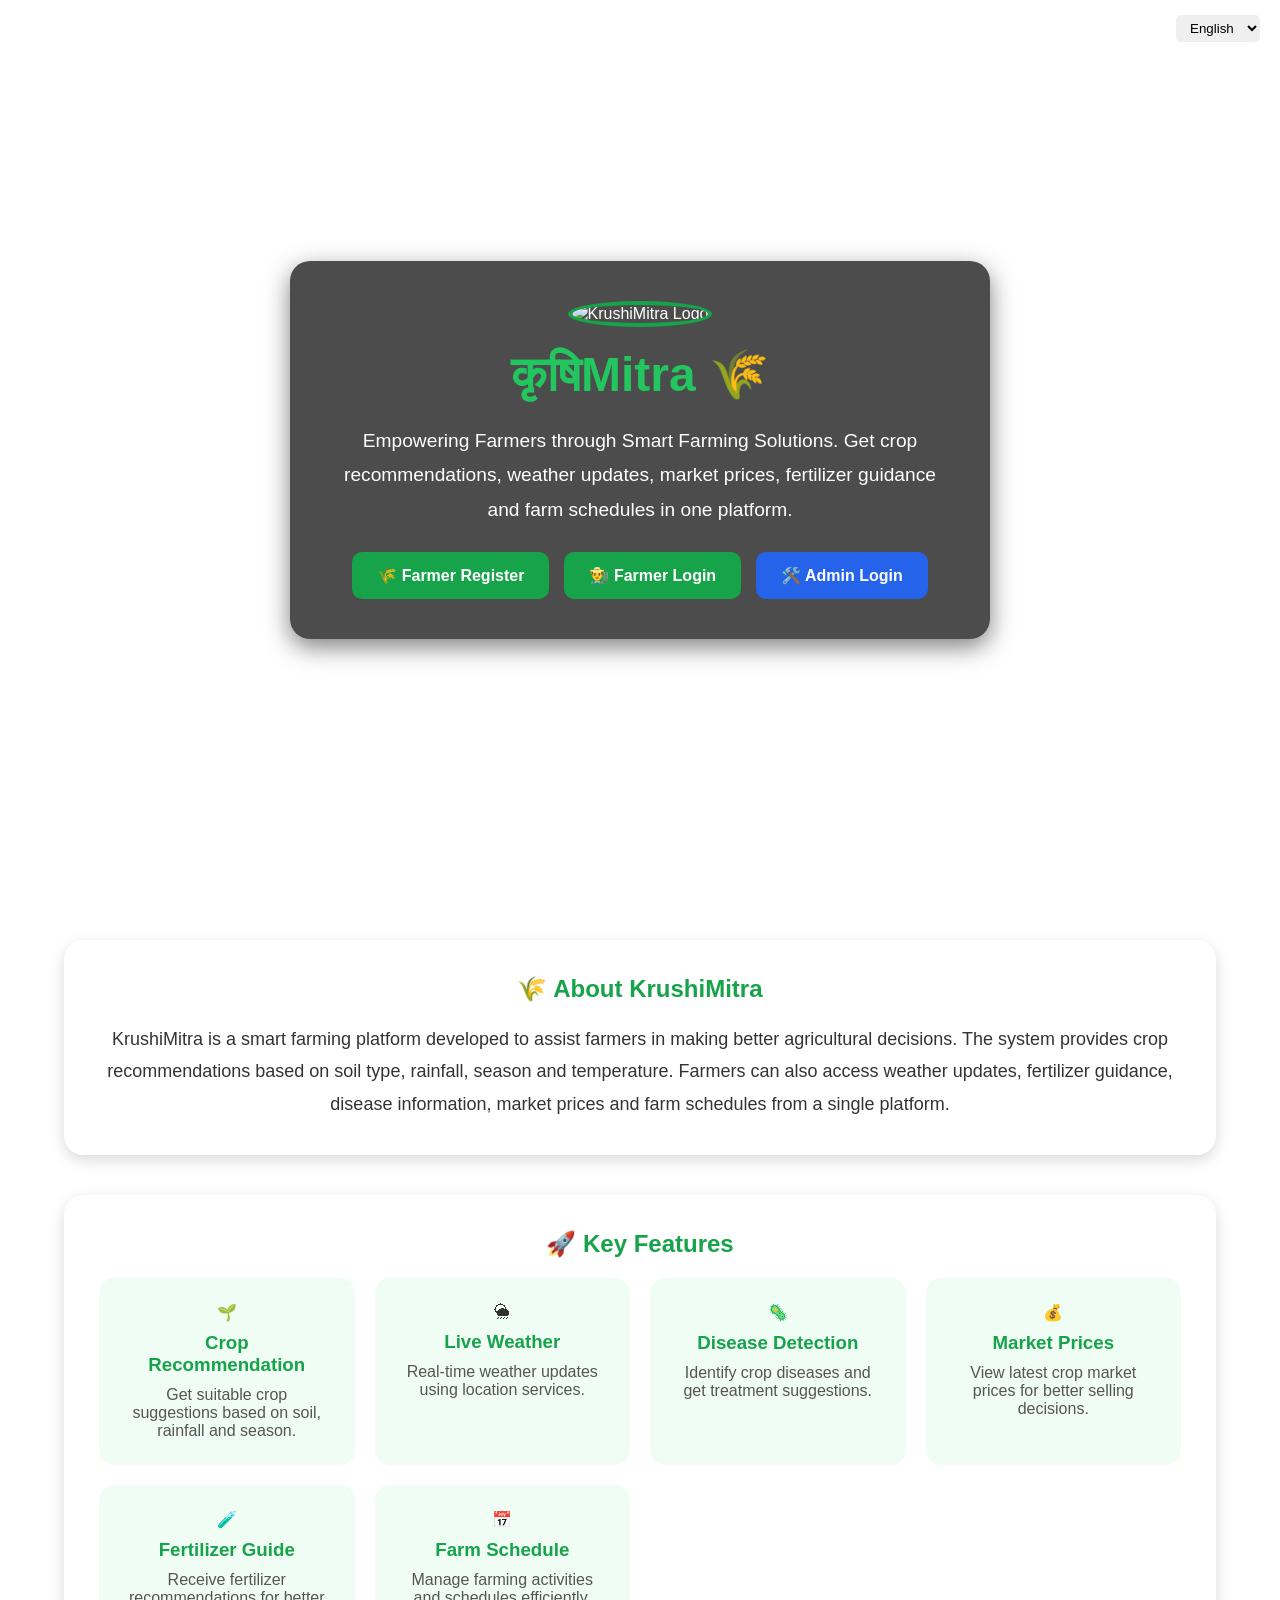
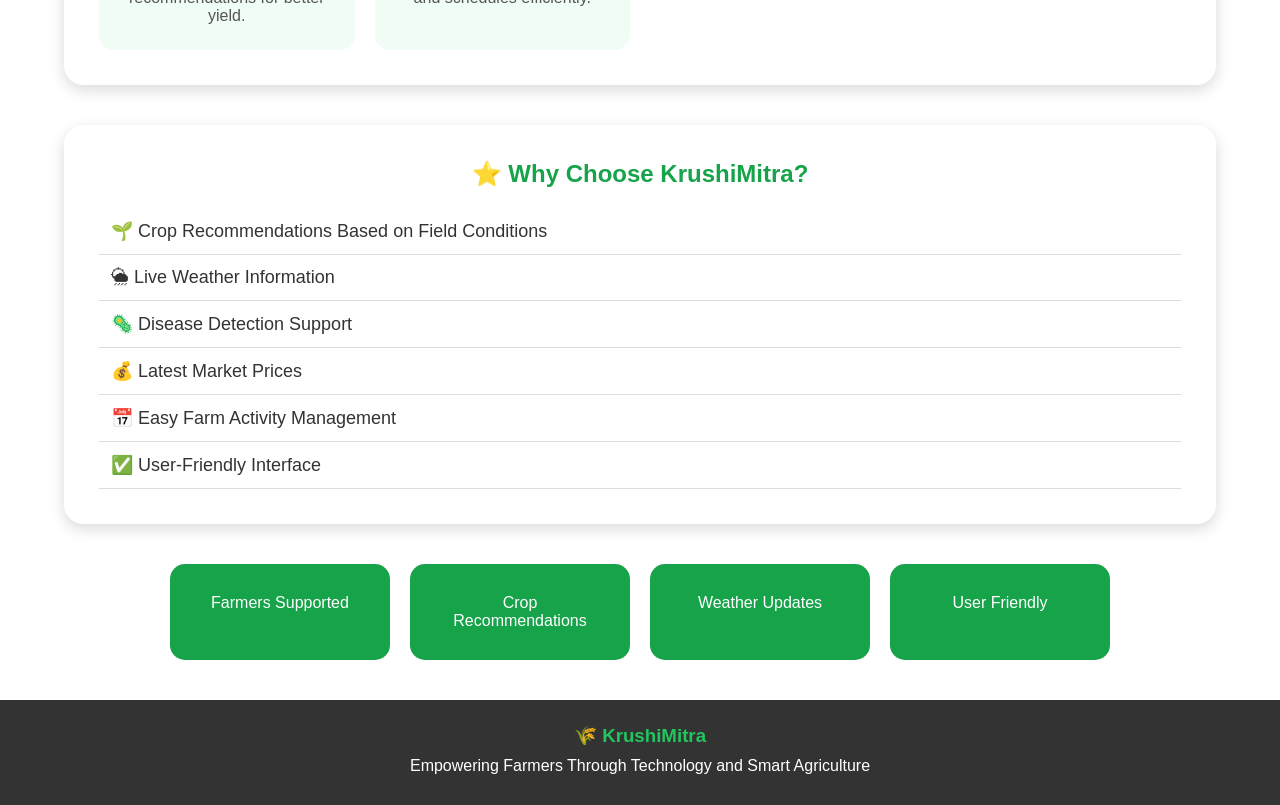
==== index.html @ f80585c6 "Add files via upload" ====
<!DOCTYPE html>
<html lang="en">
<head>
<meta charset="UTF-8">
<meta name="viewport" content="width=device-width, initial-scale=1.0">
<title>कृषिMitra 🌾</title>
<style>

    *{
        margin:0;
        padding:0;
        box-sizing:border-box;
}

body{
    font-family:Arial,sans-serif;
    color:white;
    background-size:cover;
    background-position:center;
    background-attachment:fixed;
    transition:background 1s ease-in-out;
     background-image:url('images/b1.jpg');
    background-size:cover;
    background-position:center;
    background-repeat:no-repeat;
    background-attachment:fixed;

    transition:background-image 1s ease-in-out;
}

/* Language */
.lang-select{
    position:fixed;
    top:15px;
    right:20px;
    z-index:1000;
    color:white;
    font-weight:bold;
}

.lang-select select{
    padding:5px 10px;
    border-radius:5px;
    border:none;
}

/* Hero Section */
.hero-section{
    min-height:100vh;
    display:flex;
    justify-content:center;
    align-items:center;
    padding:30px;
}

.description-box{
    background:rgba(0,0,0,0.70);
    padding:40px;
    border-radius:20px;
    text-align:center;
    width:100%;
    max-width:700px;
    box-shadow:0 8px 25px rgba(0,0,0,0.5);
}

.logo-circle{
    width:180px;
    height:180px;
    border-radius:50%;
    object-fit:cover;
    border:4px solid #16a34a;
    margin-bottom:20px;
}

.description-box h1{
    color:#22c55e;
    font-size:3rem;
    margin-bottom:20px;
}

.description-box p{
    font-size:1.2rem;
    line-height:1.8;
    margin-bottom:25px;
}

/* Buttons */
.login-options{
    display:flex;
    justify-content:center;
    gap:15px;
    flex-wrap:wrap;
}

.login-btn{
    background:#16a34a;
    color:white;
    text-decoration:none;
    padding:14px 25px;
    border-radius:10px;
    font-weight:bold;
    transition:.3s;
}

.login-btn:hover{
    background:#15803d;
    transform:translateY(-3px);
}

.admin-btn{
    background:#2563eb;
}

.admin-btn:hover{
    background:#1d4ed8;
}

/* Common Sections */
.about-section,
.features-section,
.why-section,
.stats-section{
    width:90%;
    max-width:1200px;
    margin:40px auto;
    background:rgba(255,255,255,0.95);
    color:#333;
    padding:35px;
    border-radius:20px;
    box-shadow:0 5px 15px rgba(0,0,0,0.15);
}

.about-section h2,
.features-section h2,
.why-section h2,
.stats-section h2{
    color:#16a34a;
    text-align:center;
    margin-bottom:20px;
}

.about-section p{
    font-size:18px;
    line-height:1.8;
    text-align:center;
}

/* Features */
.feature-grid{
    display:grid;
    grid-template-columns:repeat(auto-fit,minmax(250px,1fr));
    gap:20px;
}

.feature-card{
    background:#f0fdf4;
    padding:25px;
    border-radius:15px;
    text-align:center;
    transition:.3s;
}

.feature-card:hover{
    transform:translateY(-5px);
    box-shadow:0 5px 15px rgba(0,0,0,0.15);
}

.feature-card h3{
    color:#16a34a;
    margin:10px 0;
}

.feature-card p{
    color:#555;
}

/* Why Section */
.why-section ul{
    list-style:none;
}

.why-section li{
    padding:12px;
    font-size:18px;
    border-bottom:1px solid #ddd;
}

/* Statistics */
.stats-section{
    background:none;
    box-shadow:none;
    padding:0;
}

.stats-section h2{
    display:none;
}

.stats-section{
    display:flex;
    justify-content:center;
    gap:20px;
    flex-wrap:wrap;
}

.stat-box{
    background:#16a34a;
    color:white;
    width:220px;
    text-align:center;
    padding:30px;
    border-radius:15px;
    transition:.3s;
}

.stat-box:hover{
    transform:translateY(-5px);
}

.stat-box h2{
    color:white;
    margin-bottom:10px;
}

/* Footer */
footer{
    background:rgba(0,0,0,0.8);
    text-align:center;
    padding:25px;
    margin-top:40px;
}

footer h3{
    color:#22c55e;
    margin-bottom:10px;
}

footer p{
    margin:5px 0;
}

/* Mobile */
@media(max-width:768px){

    .description-box{
        padding:25px;
    }

    .description-box h1{
        font-size:2.2rem;
    }
    
    .logo-circle{
        width:130px;
        height:130px;
    }
    
    .login-options{
        flex-direction:column;
    }
    
    .login-btn{
        width:100%;
    }
    
    .stat-box{
        width:100%;
    }
}
</style>
</head>
 

 <body>

<div class="lang-select">
    <label>Language:</label>
    <select id="langSelect">
        <option value="en">English</option>
        <option value="hi">हिंदी</option>
        <option value="mr">मराठी</option>
    </select>
</div>

<!-- Hero Section -->
<div class="hero-section">

    <div class="description-box">

        <img src="images/logo.jpg"
             alt="KrushiMitra Logo"
             class="logo-circle">

        <h1 id="title">कृषिMitra 🌾</h1>

        <p id="description">
            Empowering Farmers through Smart Farming Solutions.
            Get crop recommendations, weather updates, market prices,
            fertilizer guidance and farm schedules in one platform.
        </p>

        <div class="login-options">

            <a href="farmer_register.html" class="login-btn">
                🌾 Farmer Register
            </a>

            <a href="login.html"
               class="login-btn"
               id="farmerBtn">
                👨‍🌾 Farmer Login
            </a>

            <a href="admin/login.html"
               class="login-btn admin-btn"
               id="adminBtn">
                🛠️ Admin Login
            </a>

        </div>

    </div>

</div>

<!-- About Section -->

<section class="about-section">

<h2>🌾 About KrushiMitra</h2>

<p>
KrushiMitra is a smart farming platform developed to assist farmers
in making better agricultural decisions. The system provides crop
recommendations based on soil type, rainfall, season and temperature.
Farmers can also access weather updates, fertilizer guidance,
disease information, market prices and farm schedules from a
single platform.
</p>

</section>

<!-- Features Section -->

<section class="features-section">

<h2>🚀 Key Features</h2>

<div class="feature-grid">

<div class="feature-card">
🌱
<h3>Crop Recommendation</h3>
<p>Get suitable crop suggestions based on soil, rainfall and season.</p>
</div>

<div class="feature-card">
🌦
<h3>Live Weather</h3>
<p>Real-time weather updates using location services.</p>
</div>

<div class="feature-card">
🦠
<h3>Disease Detection</h3>
<p>Identify crop diseases and get treatment suggestions.</p>
</div>

<div class="feature-card">
💰
<h3>Market Prices</h3>
<p>View latest crop market prices for better selling decisions.</p>
</div>

<div class="feature-card">
🧪
<h3>Fertilizer Guide</h3>
<p>Receive fertilizer recommendations for better yield.</p>
</div>

<div class="feature-card">
📅
<h3>Farm Schedule</h3>
<p>Manage farming activities and schedules efficiently.</p>
</div>

</div>

</section>

<!-- Why Section -->

<section class="why-section">

<h2>⭐ Why Choose KrushiMitra?</h2>

<ul>
<li>🌱 Crop Recommendations Based on Field Conditions</li>
<li>🌦 Live Weather Information</li>
<li>🦠 Disease Detection Support</li>
<li>💰 Latest Market Prices</li>
<li>📅 Easy Farm Activity Management</li>
<li>✅ User-Friendly Interface</li>
</ul>

</section>

<!-- Statistics -->

<section class="stats-section">

<div class="stat-box">
<h2>1000+</h2>
<p>Farmers Supported</p>
</div>

<div class="stat-box">
<h2>8+</h2>
<p>Crop Recommendations</p>
</div>

<div class="stat-box">
<h2>24/7</h2>
<p>Weather Updates</p>
</div>

<div class="stat-box">
<h2>100%</h2>
<p>User Friendly</p>
</div>

</section>

<!-- Footer -->

<footer>

<h3>🌾 KrushiMitra</h3>

<p>
Empowering Farmers Through Technology and Smart Agriculture
</p>

 
</footer>
<script>
const backgrounds = [
    "images/b1.jpg",
    "images/b2.jpg",
    "images/b3.jpg",
    "images/b4.jpg",
    "images/b5.jpg"
];

let bgIndex = 0;

function changeBackground(){

    document.body.style.backgroundImage =
        `url('${backgrounds[bgIndex]}')`;

    bgIndex = (bgIndex + 1) % backgrounds.length;
}

changeBackground();
setInterval(changeBackground, 5000);
</script>
</body>
</html>
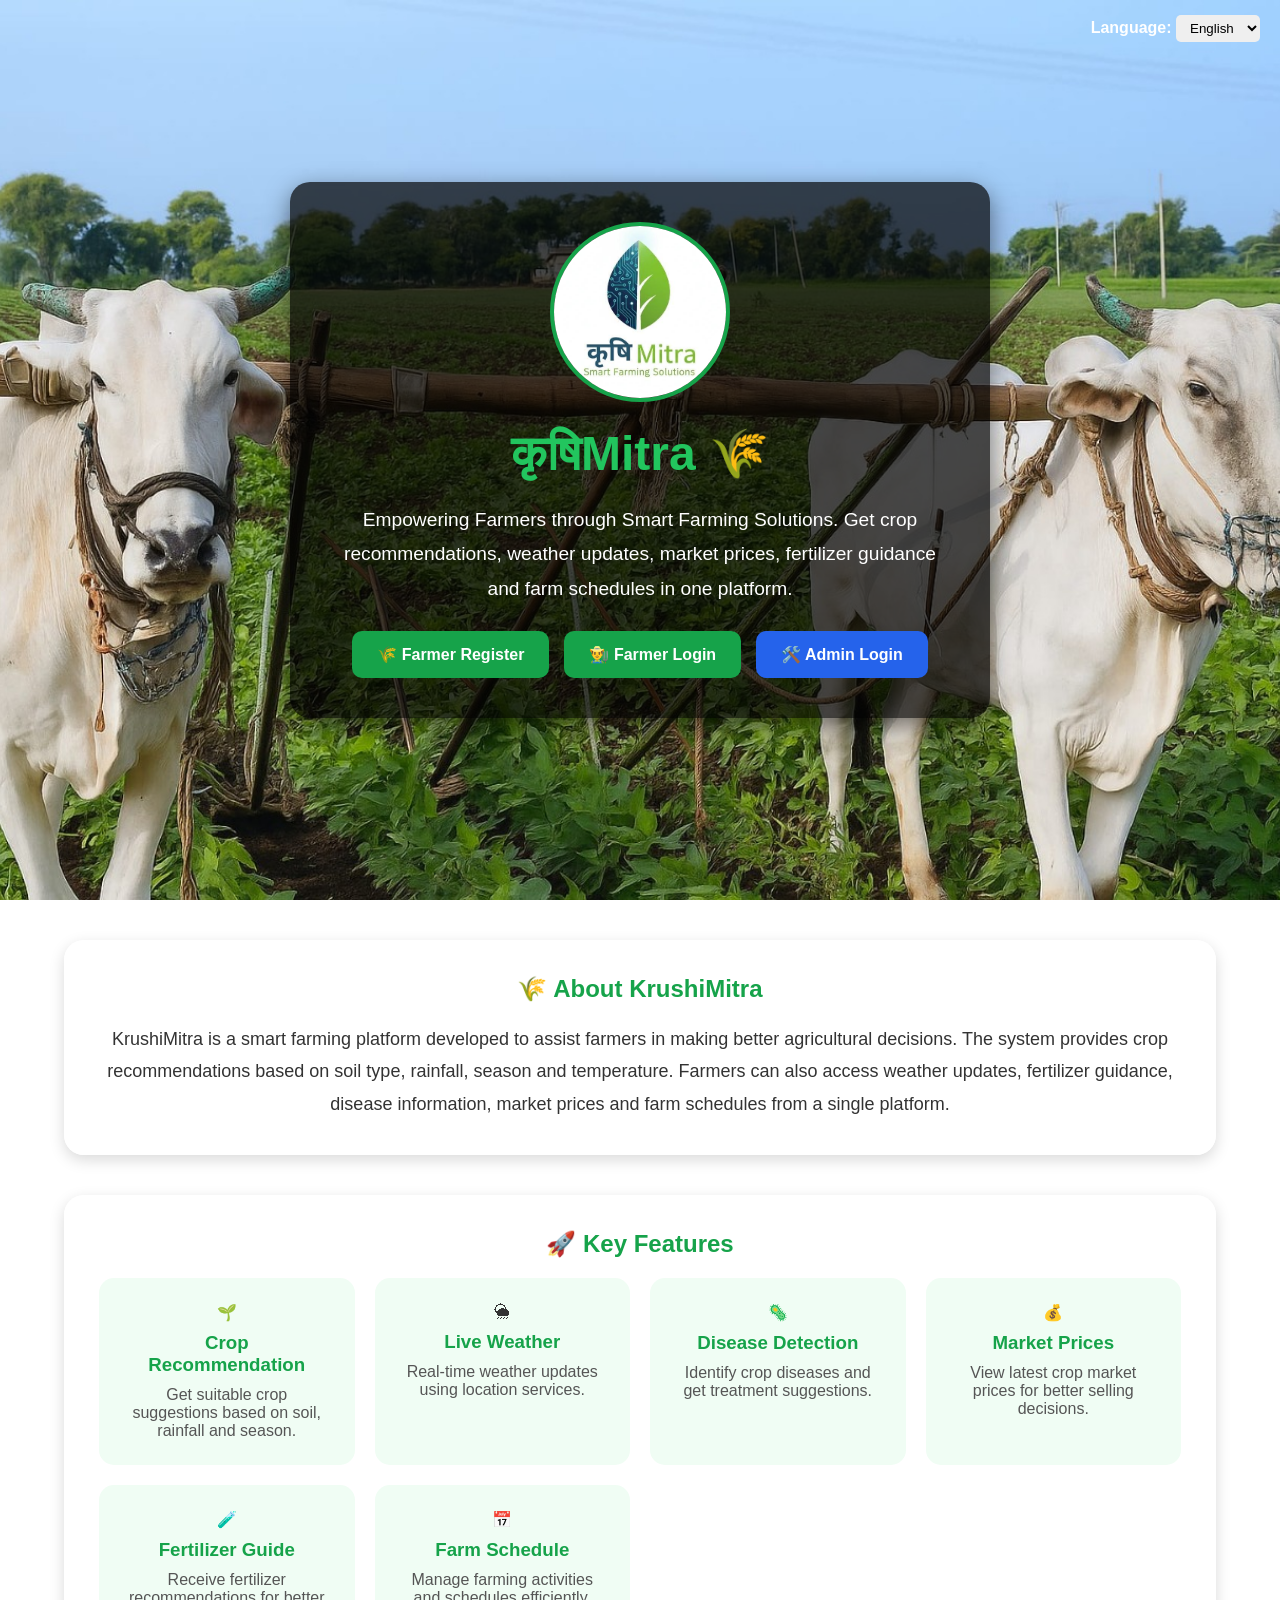
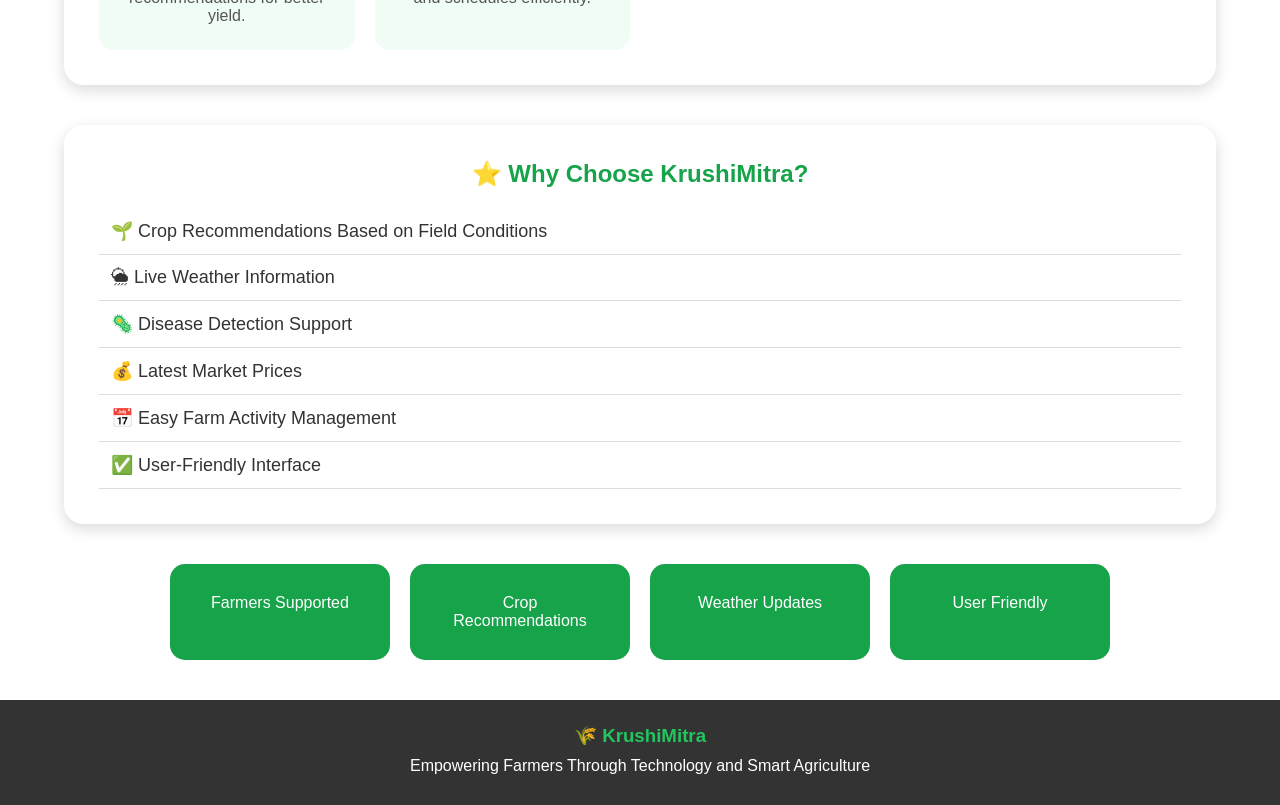
==== commit 032dddcd: "Upload complete KrushiMitra Smart Farming Management System Added full KrushiMitra project with farm" ====
--- a/index.html
+++ b/index.html
@@ -1,469 +1,469 @@
-<!DOCTYPE html>
-<html lang="en">
-<head>
-<meta charset="UTF-8">
-<meta name="viewport" content="width=device-width, initial-scale=1.0">
-<title>कृषिMitra 🌾</title>
-<style>
-
-    *{
-        margin:0;
-        padding:0;
-        box-sizing:border-box;
-}
-
-body{
-    font-family:Arial,sans-serif;
-    color:white;
-    background-size:cover;
-    background-position:center;
-    background-attachment:fixed;
-    transition:background 1s ease-in-out;
-     background-image:url('images/b1.jpg');
-    background-size:cover;
-    background-position:center;
-    background-repeat:no-repeat;
-    background-attachment:fixed;
-
-    transition:background-image 1s ease-in-out;
-}
-
-/* Language */
-.lang-select{
-    position:fixed;
-    top:15px;
-    right:20px;
-    z-index:1000;
-    color:white;
-    font-weight:bold;
-}
-
-.lang-select select{
-    padding:5px 10px;
-    border-radius:5px;
-    border:none;
-}
-
-/* Hero Section */
-.hero-section{
-    min-height:100vh;
-    display:flex;
-    justify-content:center;
-    align-items:center;
-    padding:30px;
-}
-
-.description-box{
-    background:rgba(0,0,0,0.70);
-    padding:40px;
-    border-radius:20px;
-    text-align:center;
-    width:100%;
-    max-width:700px;
-    box-shadow:0 8px 25px rgba(0,0,0,0.5);
-}
-
-.logo-circle{
-    width:180px;
-    height:180px;
-    border-radius:50%;
-    object-fit:cover;
-    border:4px solid #16a34a;
-    margin-bottom:20px;
-}
-
-.description-box h1{
-    color:#22c55e;
-    font-size:3rem;
-    margin-bottom:20px;
-}
-
-.description-box p{
-    font-size:1.2rem;
-    line-height:1.8;
-    margin-bottom:25px;
-}
-
-/* Buttons */
-.login-options{
-    display:flex;
-    justify-content:center;
-    gap:15px;
-    flex-wrap:wrap;
-}
-
-.login-btn{
-    background:#16a34a;
-    color:white;
-    text-decoration:none;
-    padding:14px 25px;
-    border-radius:10px;
-    font-weight:bold;
-    transition:.3s;
-}
-
-.login-btn:hover{
-    background:#15803d;
-    transform:translateY(-3px);
-}
-
-.admin-btn{
-    background:#2563eb;
-}
-
-.admin-btn:hover{
-    background:#1d4ed8;
-}
-
-/* Common Sections */
-.about-section,
-.features-section,
-.why-section,
-.stats-section{
-    width:90%;
-    max-width:1200px;
-    margin:40px auto;
-    background:rgba(255,255,255,0.95);
-    color:#333;
-    padding:35px;
-    border-radius:20px;
-    box-shadow:0 5px 15px rgba(0,0,0,0.15);
-}
-
-.about-section h2,
-.features-section h2,
-.why-section h2,
-.stats-section h2{
-    color:#16a34a;
-    text-align:center;
-    margin-bottom:20px;
-}
-
-.about-section p{
-    font-size:18px;
-    line-height:1.8;
-    text-align:center;
-}
-
-/* Features */
-.feature-grid{
-    display:grid;
-    grid-template-columns:repeat(auto-fit,minmax(250px,1fr));
-    gap:20px;
-}
-
-.feature-card{
-    background:#f0fdf4;
-    padding:25px;
-    border-radius:15px;
-    text-align:center;
-    transition:.3s;
-}
-
-.feature-card:hover{
-    transform:translateY(-5px);
-    box-shadow:0 5px 15px rgba(0,0,0,0.15);
-}
-
-.feature-card h3{
-    color:#16a34a;
-    margin:10px 0;
-}
-
-.feature-card p{
-    color:#555;
-}
-
-/* Why Section */
-.why-section ul{
-    list-style:none;
-}
-
-.why-section li{
-    padding:12px;
-    font-size:18px;
-    border-bottom:1px solid #ddd;
-}
-
-/* Statistics */
-.stats-section{
-    background:none;
-    box-shadow:none;
-    padding:0;
-}
-
-.stats-section h2{
-    display:none;
-}
-
-.stats-section{
-    display:flex;
-    justify-content:center;
-    gap:20px;
-    flex-wrap:wrap;
-}
-
-.stat-box{
-    background:#16a34a;
-    color:white;
-    width:220px;
-    text-align:center;
-    padding:30px;
-    border-radius:15px;
-    transition:.3s;
-}
-
-.stat-box:hover{
-    transform:translateY(-5px);
-}
-
-.stat-box h2{
-    color:white;
-    margin-bottom:10px;
-}
-
-/* Footer */
-footer{
-    background:rgba(0,0,0,0.8);
-    text-align:center;
-    padding:25px;
-    margin-top:40px;
-}
-
-footer h3{
-    color:#22c55e;
-    margin-bottom:10px;
-}
-
-footer p{
-    margin:5px 0;
-}
-
-/* Mobile */
-@media(max-width:768px){
-
-    .description-box{
-        padding:25px;
-    }
-
-    .description-box h1{
-        font-size:2.2rem;
-    }
-    
-    .logo-circle{
-        width:130px;
-        height:130px;
-    }
-    
-    .login-options{
-        flex-direction:column;
-    }
-    
-    .login-btn{
-        width:100%;
-    }
-    
-    .stat-box{
-        width:100%;
-    }
-}
-</style>
-</head>
- 
-
- <body>
-
-<div class="lang-select">
-    <label>Language:</label>
-    <select id="langSelect">
-        <option value="en">English</option>
-        <option value="hi">हिंदी</option>
-        <option value="mr">मराठी</option>
-    </select>
-</div>
-
-<!-- Hero Section -->
-<div class="hero-section">
-
-    <div class="description-box">
-
-        <img src="images/logo.jpg"
-             alt="KrushiMitra Logo"
-             class="logo-circle">
-
-        <h1 id="title">कृषिMitra 🌾</h1>
-
-        <p id="description">
-            Empowering Farmers through Smart Farming Solutions.
-            Get crop recommendations, weather updates, market prices,
-            fertilizer guidance and farm schedules in one platform.
-        </p>
-
-        <div class="login-options">
-
-            <a href="farmer_register.html" class="login-btn">
-                🌾 Farmer Register
-            </a>
-
-            <a href="login.html"
-               class="login-btn"
-               id="farmerBtn">
-                👨‍🌾 Farmer Login
-            </a>
-
-            <a href="admin/login.html"
-               class="login-btn admin-btn"
-               id="adminBtn">
-                🛠️ Admin Login
-            </a>
-
-        </div>
-
-    </div>
-
-</div>
-
-<!-- About Section -->
-
-<section class="about-section">
-
-<h2>🌾 About KrushiMitra</h2>
-
-<p>
-KrushiMitra is a smart farming platform developed to assist farmers
-in making better agricultural decisions. The system provides crop
-recommendations based on soil type, rainfall, season and temperature.
-Farmers can also access weather updates, fertilizer guidance,
-disease information, market prices and farm schedules from a
-single platform.
-</p>
-
-</section>
-
-<!-- Features Section -->
-
-<section class="features-section">
-
-<h2>🚀 Key Features</h2>
-
-<div class="feature-grid">
-
-<div class="feature-card">
-🌱
-<h3>Crop Recommendation</h3>
-<p>Get suitable crop suggestions based on soil, rainfall and season.</p>
-</div>
-
-<div class="feature-card">
-🌦
-<h3>Live Weather</h3>
-<p>Real-time weather updates using location services.</p>
-</div>
-
-<div class="feature-card">
-🦠
-<h3>Disease Detection</h3>
-<p>Identify crop diseases and get treatment suggestions.</p>
-</div>
-
-<div class="feature-card">
-💰
-<h3>Market Prices</h3>
-<p>View latest crop market prices for better selling decisions.</p>
-</div>
-
-<div class="feature-card">
-🧪
-<h3>Fertilizer Guide</h3>
-<p>Receive fertilizer recommendations for better yield.</p>
-</div>
-
-<div class="feature-card">
-📅
-<h3>Farm Schedule</h3>
-<p>Manage farming activities and schedules efficiently.</p>
-</div>
-
-</div>
-
-</section>
-
-<!-- Why Section -->
-
-<section class="why-section">
-
-<h2>⭐ Why Choose KrushiMitra?</h2>
-
-<ul>
-<li>🌱 Crop Recommendations Based on Field Conditions</li>
-<li>🌦 Live Weather Information</li>
-<li>🦠 Disease Detection Support</li>
-<li>💰 Latest Market Prices</li>
-<li>📅 Easy Farm Activity Management</li>
-<li>✅ User-Friendly Interface</li>
-</ul>
-
-</section>
-
-<!-- Statistics -->
-
-<section class="stats-section">
-
-<div class="stat-box">
-<h2>1000+</h2>
-<p>Farmers Supported</p>
-</div>
-
-<div class="stat-box">
-<h2>8+</h2>
-<p>Crop Recommendations</p>
-</div>
-
-<div class="stat-box">
-<h2>24/7</h2>
-<p>Weather Updates</p>
-</div>
-
-<div class="stat-box">
-<h2>100%</h2>
-<p>User Friendly</p>
-</div>
-
-</section>
-
-<!-- Footer -->
-
-<footer>
-
-<h3>🌾 KrushiMitra</h3>
-
-<p>
-Empowering Farmers Through Technology and Smart Agriculture
-</p>
-
- 
-</footer>
-<script>
-const backgrounds = [
-    "images/b1.jpg",
-    "images/b2.jpg",
-    "images/b3.jpg",
-    "images/b4.jpg",
-    "images/b5.jpg"
-];
-
-let bgIndex = 0;
-
-function changeBackground(){
-
-    document.body.style.backgroundImage =
-        `url('${backgrounds[bgIndex]}')`;
-
-    bgIndex = (bgIndex + 1) % backgrounds.length;
-}
-
-changeBackground();
-setInterval(changeBackground, 5000);
-</script>
-</body>
+<!DOCTYPE html>
+<html lang="en">
+<head>
+<meta charset="UTF-8">
+<meta name="viewport" content="width=device-width, initial-scale=1.0">
+<title>कृषिMitra 🌾</title>
+<style>
+
+    *{
+        margin:0;
+        padding:0;
+        box-sizing:border-box;
+}
+
+body{
+    font-family:Arial,sans-serif;
+    color:white;
+    background-size:cover;
+    background-position:center;
+    background-attachment:fixed;
+    transition:background 1s ease-in-out;
+     background-image:url('images/b1.jpg');
+    background-size:cover;
+    background-position:center;
+    background-repeat:no-repeat;
+    background-attachment:fixed;
+
+    transition:background-image 1s ease-in-out;
+}
+
+/* Language */
+.lang-select{
+    position:fixed;
+    top:15px;
+    right:20px;
+    z-index:1000;
+    color:white;
+    font-weight:bold;
+}
+
+.lang-select select{
+    padding:5px 10px;
+    border-radius:5px;
+    border:none;
+}
+
+/* Hero Section */
+.hero-section{
+    min-height:100vh;
+    display:flex;
+    justify-content:center;
+    align-items:center;
+    padding:30px;
+}
+
+.description-box{
+    background:rgba(0,0,0,0.70);
+    padding:40px;
+    border-radius:20px;
+    text-align:center;
+    width:100%;
+    max-width:700px;
+    box-shadow:0 8px 25px rgba(0,0,0,0.5);
+}
+
+.logo-circle{
+    width:180px;
+    height:180px;
+    border-radius:50%;
+    object-fit:cover;
+    border:4px solid #16a34a;
+    margin-bottom:20px;
+}
+
+.description-box h1{
+    color:#22c55e;
+    font-size:3rem;
+    margin-bottom:20px;
+}
+
+.description-box p{
+    font-size:1.2rem;
+    line-height:1.8;
+    margin-bottom:25px;
+}
+
+/* Buttons */
+.login-options{
+    display:flex;
+    justify-content:center;
+    gap:15px;
+    flex-wrap:wrap;
+}
+
+.login-btn{
+    background:#16a34a;
+    color:white;
+    text-decoration:none;
+    padding:14px 25px;
+    border-radius:10px;
+    font-weight:bold;
+    transition:.3s;
+}
+
+.login-btn:hover{
+    background:#15803d;
+    transform:translateY(-3px);
+}
+
+.admin-btn{
+    background:#2563eb;
+}
+
+.admin-btn:hover{
+    background:#1d4ed8;
+}
+
+/* Common Sections */
+.about-section,
+.features-section,
+.why-section,
+.stats-section{
+    width:90%;
+    max-width:1200px;
+    margin:40px auto;
+    background:rgba(255,255,255,0.95);
+    color:#333;
+    padding:35px;
+    border-radius:20px;
+    box-shadow:0 5px 15px rgba(0,0,0,0.15);
+}
+
+.about-section h2,
+.features-section h2,
+.why-section h2,
+.stats-section h2{
+    color:#16a34a;
+    text-align:center;
+    margin-bottom:20px;
+}
+
+.about-section p{
+    font-size:18px;
+    line-height:1.8;
+    text-align:center;
+}
+
+/* Features */
+.feature-grid{
+    display:grid;
+    grid-template-columns:repeat(auto-fit,minmax(250px,1fr));
+    gap:20px;
+}
+
+.feature-card{
+    background:#f0fdf4;
+    padding:25px;
+    border-radius:15px;
+    text-align:center;
+    transition:.3s;
+}
+
+.feature-card:hover{
+    transform:translateY(-5px);
+    box-shadow:0 5px 15px rgba(0,0,0,0.15);
+}
+
+.feature-card h3{
+    color:#16a34a;
+    margin:10px 0;
+}
+
+.feature-card p{
+    color:#555;
+}
+
+/* Why Section */
+.why-section ul{
+    list-style:none;
+}
+
+.why-section li{
+    padding:12px;
+    font-size:18px;
+    border-bottom:1px solid #ddd;
+}
+
+/* Statistics */
+.stats-section{
+    background:none;
+    box-shadow:none;
+    padding:0;
+}
+
+.stats-section h2{
+    display:none;
+}
+
+.stats-section{
+    display:flex;
+    justify-content:center;
+    gap:20px;
+    flex-wrap:wrap;
+}
+
+.stat-box{
+    background:#16a34a;
+    color:white;
+    width:220px;
+    text-align:center;
+    padding:30px;
+    border-radius:15px;
+    transition:.3s;
+}
+
+.stat-box:hover{
+    transform:translateY(-5px);
+}
+
+.stat-box h2{
+    color:white;
+    margin-bottom:10px;
+}
+
+/* Footer */
+footer{
+    background:rgba(0,0,0,0.8);
+    text-align:center;
+    padding:25px;
+    margin-top:40px;
+}
+
+footer h3{
+    color:#22c55e;
+    margin-bottom:10px;
+}
+
+footer p{
+    margin:5px 0;
+}
+
+/* Mobile */
+@media(max-width:768px){
+
+    .description-box{
+        padding:25px;
+    }
+
+    .description-box h1{
+        font-size:2.2rem;
+    }
+    
+    .logo-circle{
+        width:130px;
+        height:130px;
+    }
+    
+    .login-options{
+        flex-direction:column;
+    }
+    
+    .login-btn{
+        width:100%;
+    }
+    
+    .stat-box{
+        width:100%;
+    }
+}
+</style>
+</head>
+ 
+
+ <body>
+
+<div class="lang-select">
+    <label>Language:</label>
+    <select id="langSelect">
+        <option value="en">English</option>
+        <option value="hi">हिंदी</option>
+        <option value="mr">मराठी</option>
+    </select>
+</div>
+
+<!-- Hero Section -->
+<div class="hero-section">
+
+    <div class="description-box">
+
+        <img src="images/logo.jpg"
+             alt="KrushiMitra Logo"
+             class="logo-circle">
+
+        <h1 id="title">कृषिMitra 🌾</h1>
+
+        <p id="description">
+            Empowering Farmers through Smart Farming Solutions.
+            Get crop recommendations, weather updates, market prices,
+            fertilizer guidance and farm schedules in one platform.
+        </p>
+
+        <div class="login-options">
+
+            <a href="farmer_register.html" class="login-btn">
+                🌾 Farmer Register
+            </a>
+
+            <a href="login.html"
+               class="login-btn"
+               id="farmerBtn">
+                👨‍🌾 Farmer Login
+            </a>
+
+            <a href="admin/login.html"
+               class="login-btn admin-btn"
+               id="adminBtn">
+                🛠️ Admin Login
+            </a>
+
+        </div>
+
+    </div>
+
+</div>
+
+<!-- About Section -->
+
+<section class="about-section">
+
+<h2>🌾 About KrushiMitra</h2>
+
+<p>
+KrushiMitra is a smart farming platform developed to assist farmers
+in making better agricultural decisions. The system provides crop
+recommendations based on soil type, rainfall, season and temperature.
+Farmers can also access weather updates, fertilizer guidance,
+disease information, market prices and farm schedules from a
+single platform.
+</p>
+
+</section>
+
+<!-- Features Section -->
+
+<section class="features-section">
+
+<h2>🚀 Key Features</h2>
+
+<div class="feature-grid">
+
+<div class="feature-card">
+🌱
+<h3>Crop Recommendation</h3>
+<p>Get suitable crop suggestions based on soil, rainfall and season.</p>
+</div>
+
+<div class="feature-card">
+🌦
+<h3>Live Weather</h3>
+<p>Real-time weather updates using location services.</p>
+</div>
+
+<div class="feature-card">
+🦠
+<h3>Disease Detection</h3>
+<p>Identify crop diseases and get treatment suggestions.</p>
+</div>
+
+<div class="feature-card">
+💰
+<h3>Market Prices</h3>
+<p>View latest crop market prices for better selling decisions.</p>
+</div>
+
+<div class="feature-card">
+🧪
+<h3>Fertilizer Guide</h3>
+<p>Receive fertilizer recommendations for better yield.</p>
+</div>
+
+<div class="feature-card">
+📅
+<h3>Farm Schedule</h3>
+<p>Manage farming activities and schedules efficiently.</p>
+</div>
+
+</div>
+
+</section>
+
+<!-- Why Section -->
+
+<section class="why-section">
+
+<h2>⭐ Why Choose KrushiMitra?</h2>
+
+<ul>
+<li>🌱 Crop Recommendations Based on Field Conditions</li>
+<li>🌦 Live Weather Information</li>
+<li>🦠 Disease Detection Support</li>
+<li>💰 Latest Market Prices</li>
+<li>📅 Easy Farm Activity Management</li>
+<li>✅ User-Friendly Interface</li>
+</ul>
+
+</section>
+
+<!-- Statistics -->
+
+<section class="stats-section">
+
+<div class="stat-box">
+<h2>1000+</h2>
+<p>Farmers Supported</p>
+</div>
+
+<div class="stat-box">
+<h2>8+</h2>
+<p>Crop Recommendations</p>
+</div>
+
+<div class="stat-box">
+<h2>24/7</h2>
+<p>Weather Updates</p>
+</div>
+
+<div class="stat-box">
+<h2>100%</h2>
+<p>User Friendly</p>
+</div>
+
+</section>
+
+<!-- Footer -->
+
+<footer>
+
+<h3>🌾 KrushiMitra</h3>
+
+<p>
+Empowering Farmers Through Technology and Smart Agriculture
+</p>
+
+ 
+</footer>
+<script>
+const backgrounds = [
+    "images/b1.jpg",
+    "images/b2.jpg",
+    "images/b3.jpg",
+    "images/b4.jpg",
+    "images/b5.jpg"
+];
+
+let bgIndex = 0;
+
+function changeBackground(){
+
+    document.body.style.backgroundImage =
+        `url('${backgrounds[bgIndex]}')`;
+
+    bgIndex = (bgIndex + 1) % backgrounds.length;
+}
+
+changeBackground();
+setInterval(changeBackground, 5000);
+</script>
+</body>
 </html>
